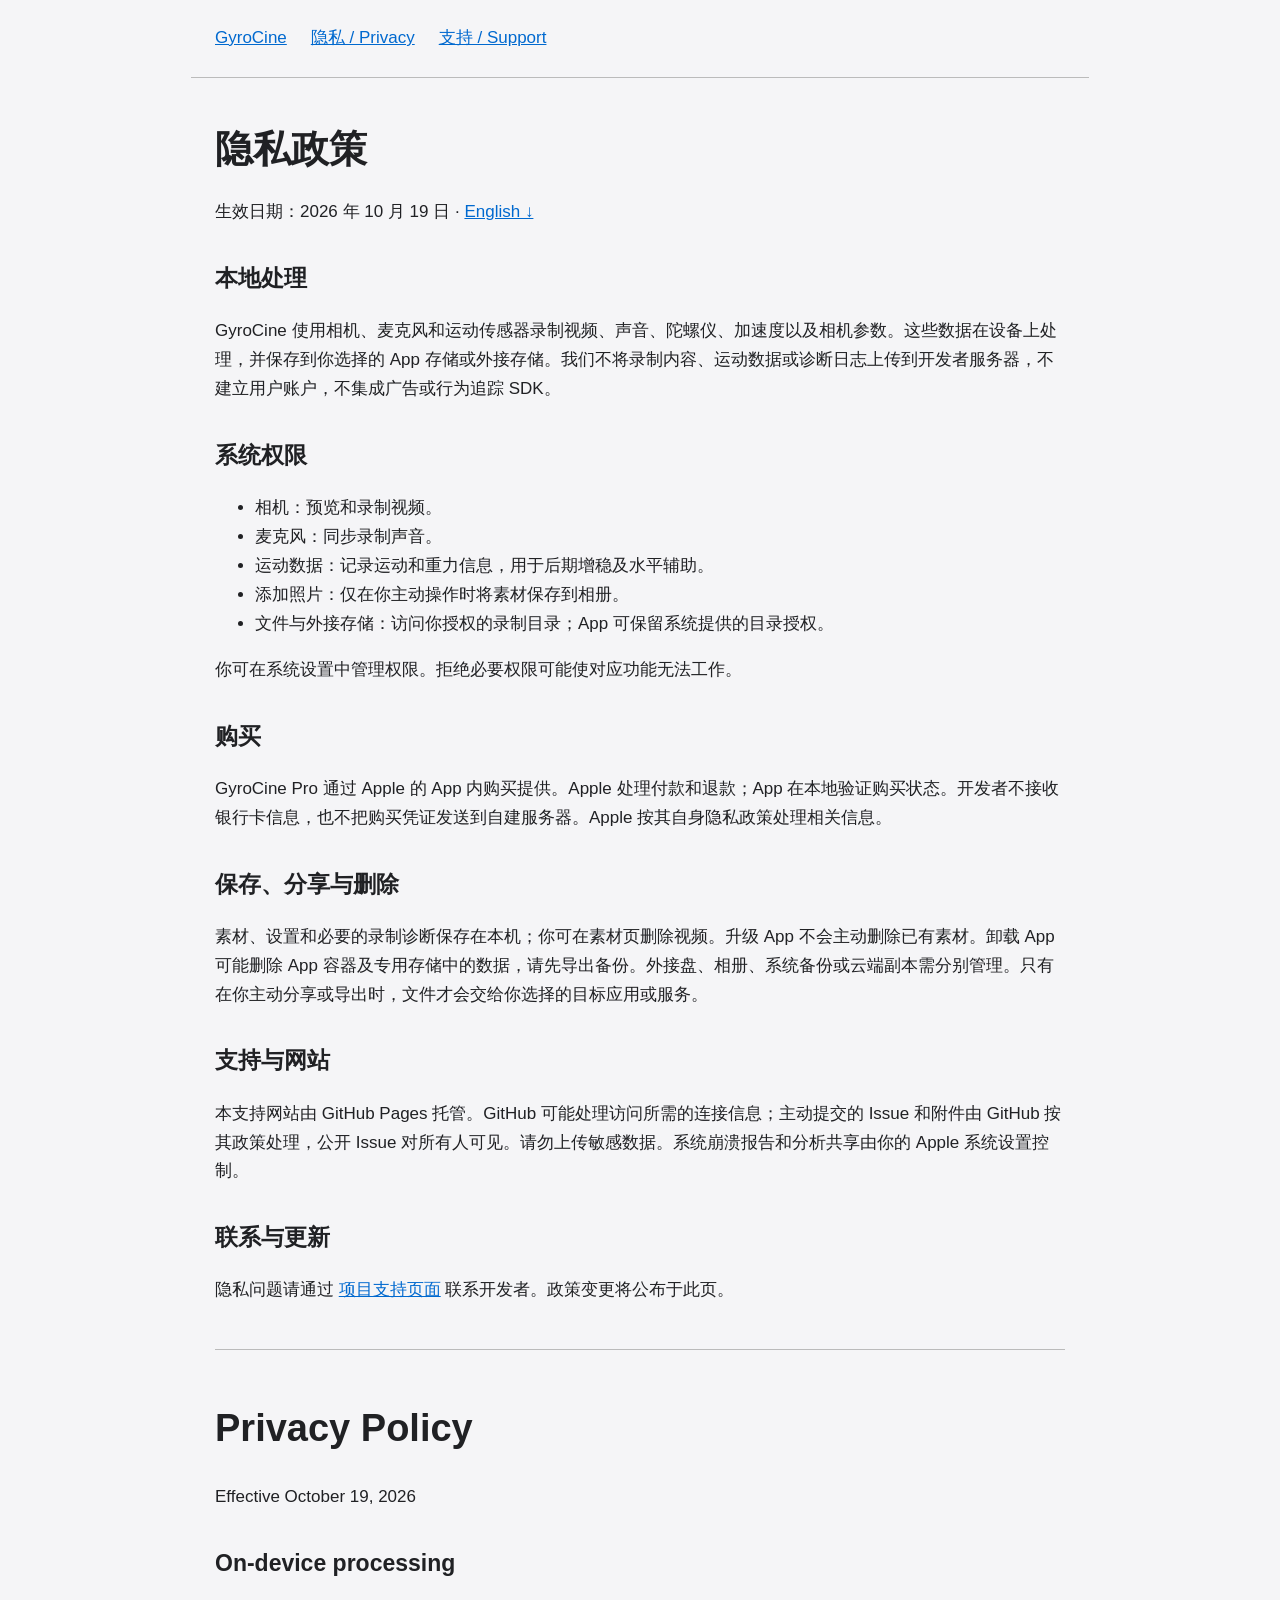
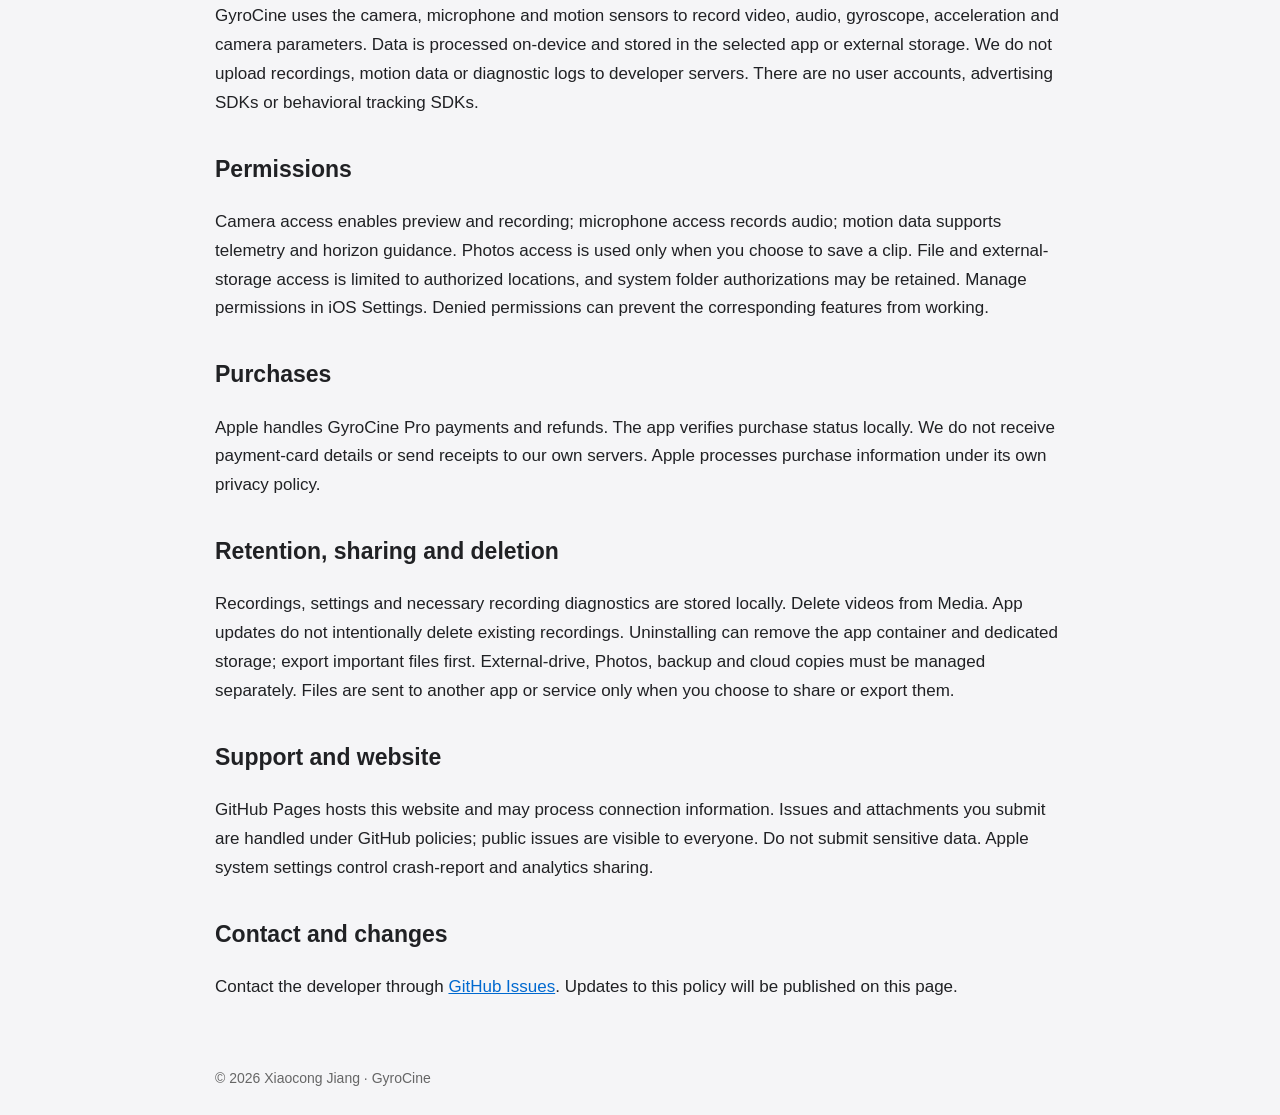
==== docs/privacy.html @ 8108fd96 "Add bilingual GyroCine support and privacy pages" ====
<!doctype html>
<html lang="zh-CN"><head><meta charset="utf-8"><meta name="viewport" content="width=device-width, initial-scale=1"><title>GyroCine — 隐私政策 / Privacy Policy</title><meta name="description" content="GyroCine camera support and privacy information"><link rel="stylesheet" href="style.css"></head><body><nav><a href="index.html">GyroCine</a><a href="privacy.html">隐私 / Privacy</a><a href="https://github.com/ydsf16/gyro_cine/issues">支持 / Support</a></nav><main><h1>隐私政策</h1><p>生效日期：2026 年 10 月 19 日 · <a href="#english">English ↓</a></p><h2>本地处理</h2><p>GyroCine 使用相机、麦克风和运动传感器录制视频、声音、陀螺仪、加速度以及相机参数。这些数据在设备上处理，并保存到你选择的 App 存储或外接存储。我们不将录制内容、运动数据或诊断日志上传到开发者服务器，不建立用户账户，不集成广告或行为追踪 SDK。</p><h2>系统权限</h2><ul><li>相机：预览和录制视频。</li><li>麦克风：同步录制声音。</li><li>运动数据：记录运动和重力信息，用于后期增稳及水平辅助。</li><li>添加照片：仅在你主动操作时将素材保存到相册。</li><li>文件与外接存储：访问你授权的录制目录；App 可保留系统提供的目录授权。</li></ul><p>你可在系统设置中管理权限。拒绝必要权限可能使对应功能无法工作。</p><h2>购买</h2><p>GyroCine Pro 通过 Apple 的 App 内购买提供。Apple 处理付款和退款；App 在本地验证购买状态。开发者不接收银行卡信息，也不把购买凭证发送到自建服务器。Apple 按其自身隐私政策处理相关信息。</p><h2>保存、分享与删除</h2><p>素材、设置和必要的录制诊断保存在本机；你可在素材页删除视频。升级 App 不会主动删除已有素材。卸载 App 可能删除 App 容器及专用存储中的数据，请先导出备份。外接盘、相册、系统备份或云端副本需分别管理。只有在你主动分享或导出时，文件才会交给你选择的目标应用或服务。</p><h2>支持与网站</h2><p>本支持网站由 GitHub Pages 托管。GitHub 可能处理访问所需的连接信息；主动提交的 Issue 和附件由 GitHub 按其政策处理，公开 Issue 对所有人可见。请勿上传敏感数据。系统崩溃报告和分析共享由你的 Apple 系统设置控制。</p><h2>联系与更新</h2><p>隐私问题请通过 <a href="https://github.com/ydsf16/gyro_cine/issues">项目支持页面</a> 联系开发者。政策变更将公布于此页。</p><section id="english" class="lang" lang="en"><h1>Privacy Policy</h1><p>Effective October 19, 2026</p><h2>On-device processing</h2><p>GyroCine uses the camera, microphone and motion sensors to record video, audio, gyroscope, acceleration and camera parameters. Data is processed on-device and stored in the selected app or external storage. We do not upload recordings, motion data or diagnostic logs to developer servers. There are no user accounts, advertising SDKs or behavioral tracking SDKs.</p><h2>Permissions</h2><p>Camera access enables preview and recording; microphone access records audio; motion data supports telemetry and horizon guidance. Photos access is used only when you choose to save a clip. File and external-storage access is limited to authorized locations, and system folder authorizations may be retained. Manage permissions in iOS Settings. Denied permissions can prevent the corresponding features from working.</p><h2>Purchases</h2><p>Apple handles GyroCine Pro payments and refunds. The app verifies purchase status locally. We do not receive payment-card details or send receipts to our own servers. Apple processes purchase information under its own privacy policy.</p><h2>Retention, sharing and deletion</h2><p>Recordings, settings and necessary recording diagnostics are stored locally. Delete videos from Media. App updates do not intentionally delete existing recordings. Uninstalling can remove the app container and dedicated storage; export important files first. External-drive, Photos, backup and cloud copies must be managed separately. Files are sent to another app or service only when you choose to share or export them.</p><h2>Support and website</h2><p>GitHub Pages hosts this website and may process connection information. Issues and attachments you submit are handled under GitHub policies; public issues are visible to everyone. Do not submit sensitive data. Apple system settings control crash-report and analytics sharing.</p><h2>Contact and changes</h2><p>Contact the developer through <a href="https://github.com/ydsf16/gyro_cine/issues">GitHub Issues</a>. Updates to this policy will be published on this page.</p></section></main><footer>© 2026 Xiaocong Jiang · GyroCine</footer></body></html>
---- docs/style.css ----
html{color-scheme:light dark;font:17px/1.7 -apple-system,BlinkMacSystemFont,"Segoe UI",sans-serif;background:#f5f5f7;color:#202124}body{margin:0}main,nav,footer{max-width:850px;margin:auto;padding:24px}nav{display:flex;gap:24px;border-bottom:1px solid #bbb}a{color:#0069cf}h1{font-size:38px;line-height:1.2}h2{font-size:23px;margin-top:32px}.note{background:#e8edf3;padding:18px;border-radius:14px}.lang{border-top:1px solid #bbb;margin-top:44px;padding-top:24px}footer{font-size:14px;color:#666}@media(prefers-color-scheme:dark){html{background:#151619;color:#eee}a{color:#79b7ff}.note{background:#252b35}footer{color:#bbb}}
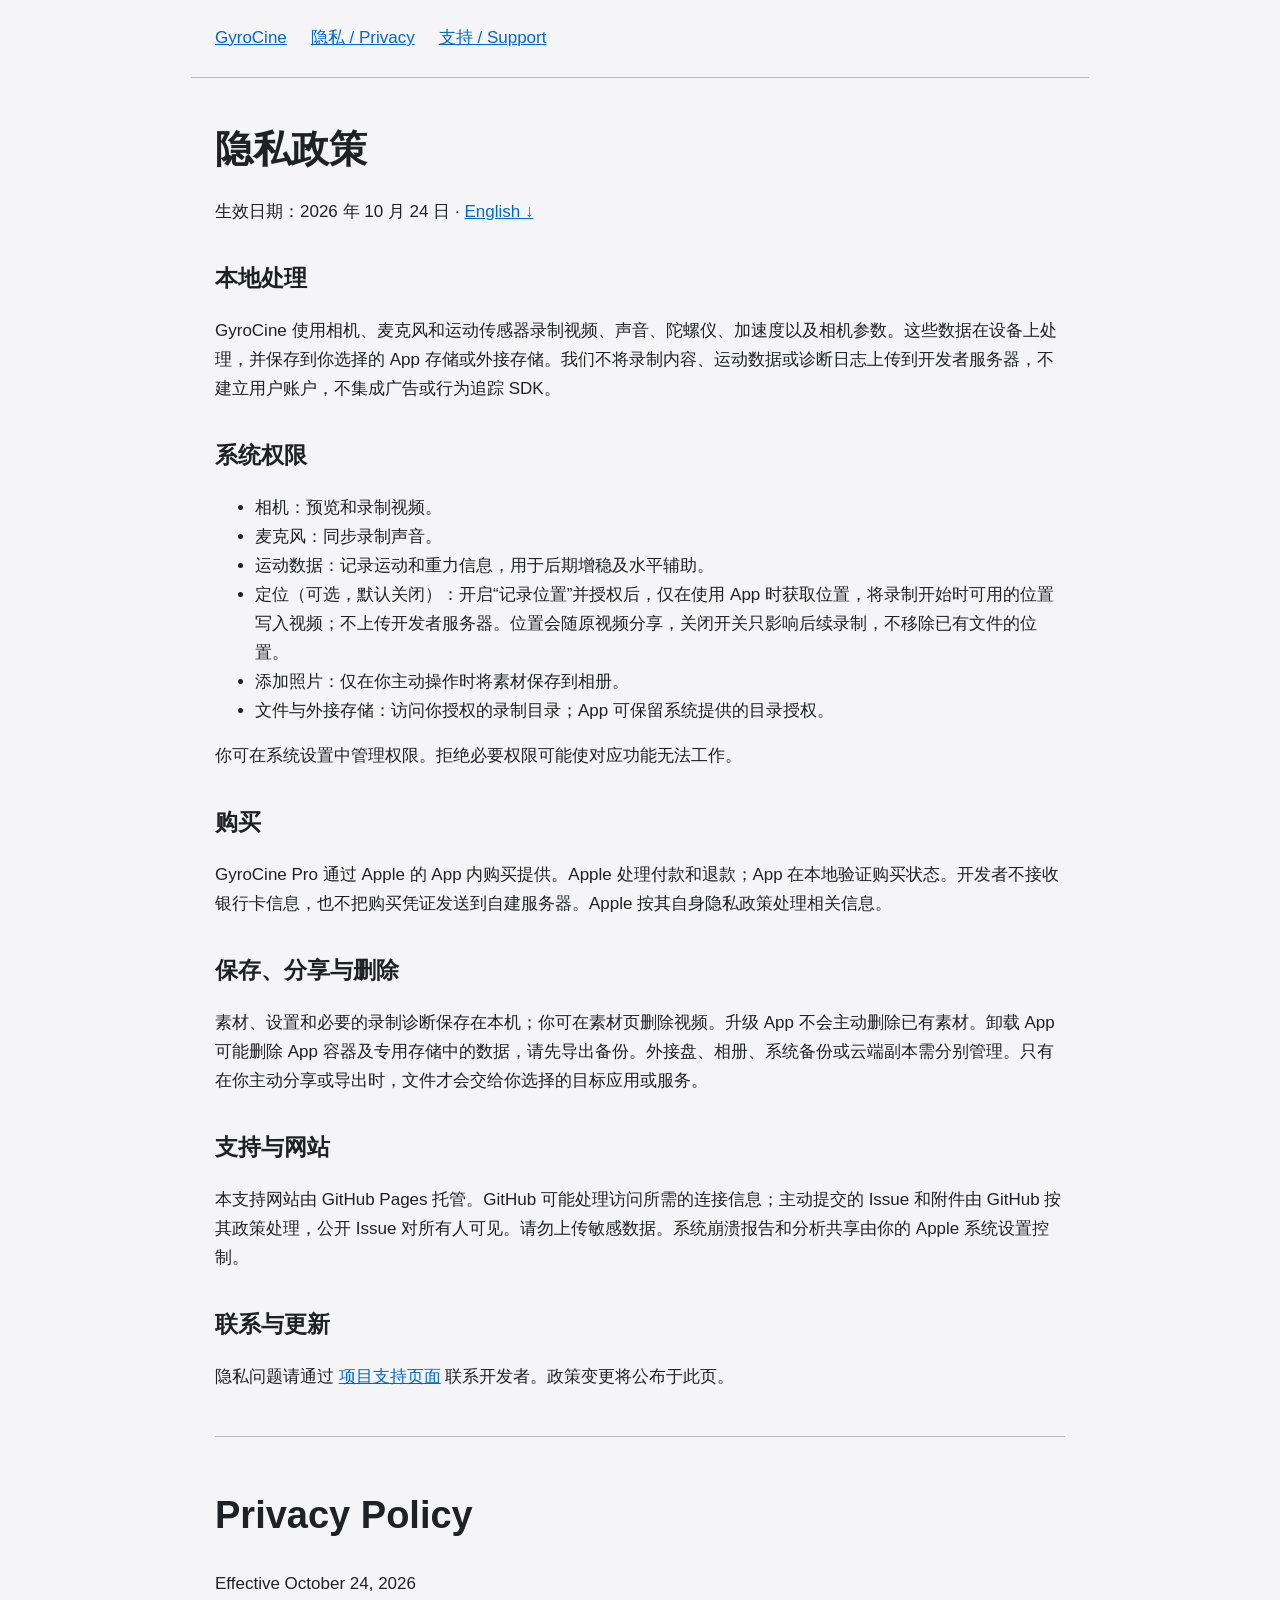
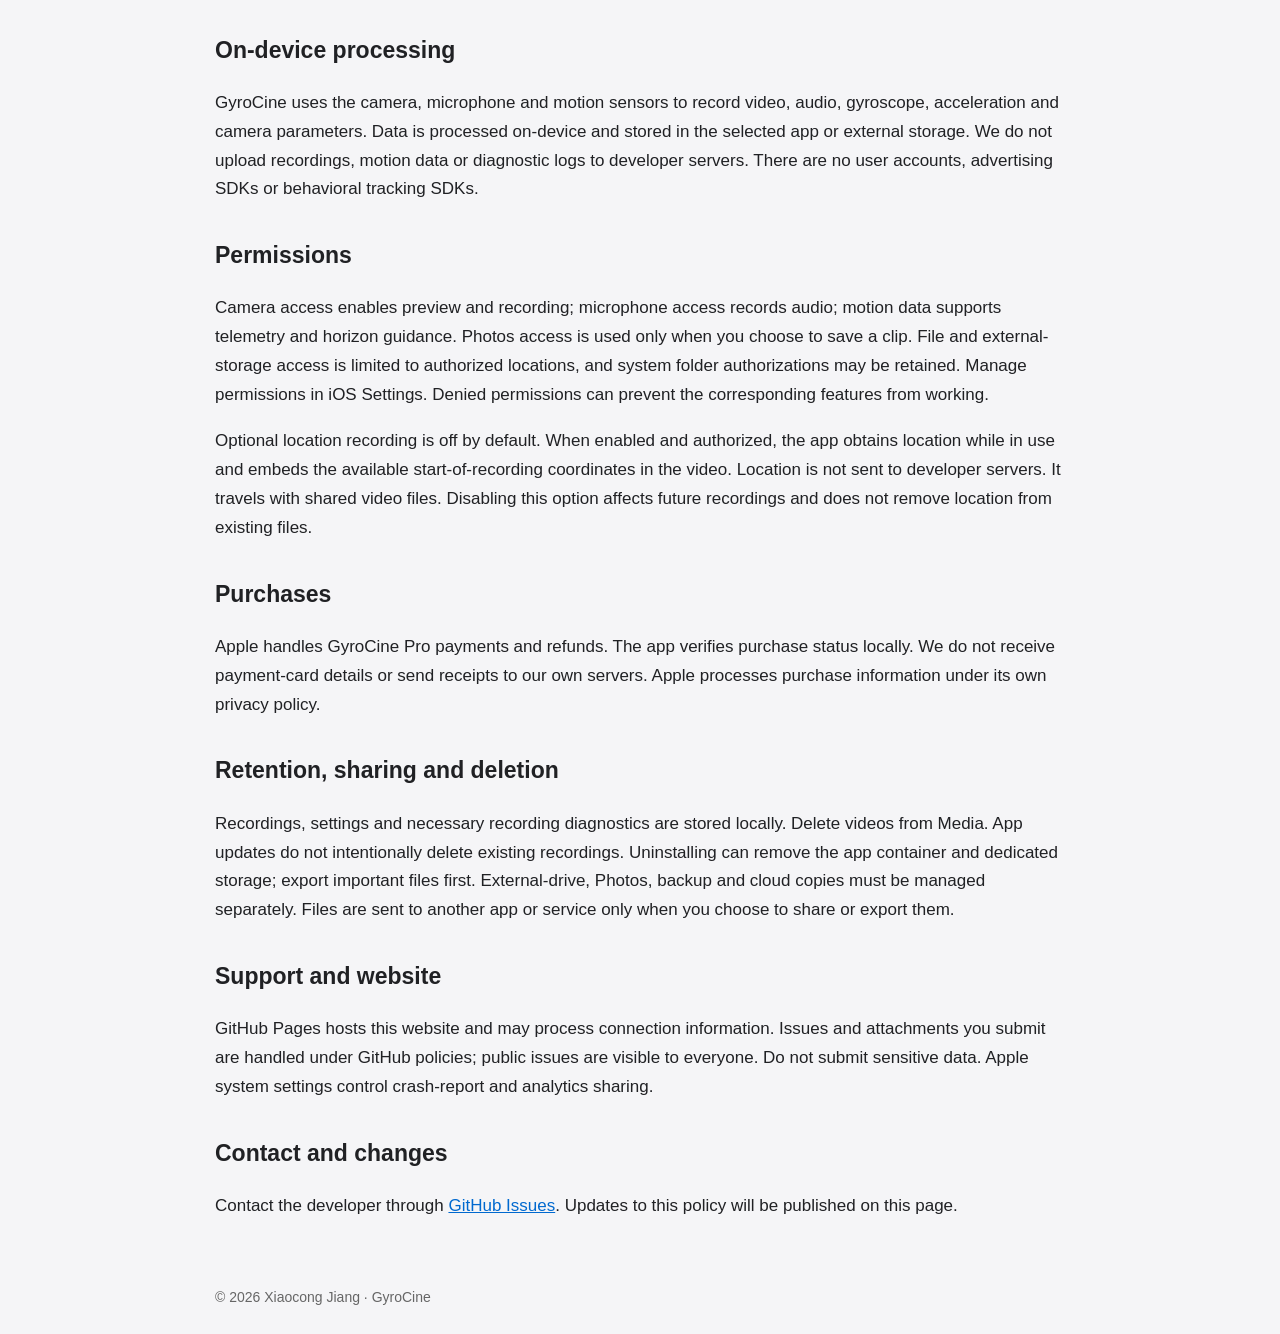
==== commit 1947a491: "Fix ProRes capture and add media metadata, optional location, and device QA" ====
--- a/docs/privacy.html
+++ b/docs/privacy.html
@@ -1,2 +1,2 @@
 <!doctype html>
-<html lang="zh-CN"><head><meta charset="utf-8"><meta name="viewport" content="width=device-width, initial-scale=1"><title>GyroCine — 隐私政策 / Privacy Policy</title><meta name="description" content="GyroCine camera support and privacy information"><link rel="stylesheet" href="style.css"></head><body><nav><a href="index.html">GyroCine</a><a href="privacy.html">隐私 / Privacy</a><a href="https://github.com/ydsf16/gyro_cine/issues">支持 / Support</a></nav><main><h1>隐私政策</h1><p>生效日期：2026 年 10 月 19 日 · <a href="#english">English ↓</a></p><h2>本地处理</h2><p>GyroCine 使用相机、麦克风和运动传感器录制视频、声音、陀螺仪、加速度以及相机参数。这些数据在设备上处理，并保存到你选择的 App 存储或外接存储。我们不将录制内容、运动数据或诊断日志上传到开发者服务器，不建立用户账户，不集成广告或行为追踪 SDK。</p><h2>系统权限</h2><ul><li>相机：预览和录制视频。</li><li>麦克风：同步录制声音。</li><li>运动数据：记录运动和重力信息，用于后期增稳及水平辅助。</li><li>添加照片：仅在你主动操作时将素材保存到相册。</li><li>文件与外接存储：访问你授权的录制目录；App 可保留系统提供的目录授权。</li></ul><p>你可在系统设置中管理权限。拒绝必要权限可能使对应功能无法工作。</p><h2>购买</h2><p>GyroCine Pro 通过 Apple 的 App 内购买提供。Apple 处理付款和退款；App 在本地验证购买状态。开发者不接收银行卡信息，也不把购买凭证发送到自建服务器。Apple 按其自身隐私政策处理相关信息。</p><h2>保存、分享与删除</h2><p>素材、设置和必要的录制诊断保存在本机；你可在素材页删除视频。升级 App 不会主动删除已有素材。卸载 App 可能删除 App 容器及专用存储中的数据，请先导出备份。外接盘、相册、系统备份或云端副本需分别管理。只有在你主动分享或导出时，文件才会交给你选择的目标应用或服务。</p><h2>支持与网站</h2><p>本支持网站由 GitHub Pages 托管。GitHub 可能处理访问所需的连接信息；主动提交的 Issue 和附件由 GitHub 按其政策处理，公开 Issue 对所有人可见。请勿上传敏感数据。系统崩溃报告和分析共享由你的 Apple 系统设置控制。</p><h2>联系与更新</h2><p>隐私问题请通过 <a href="https://github.com/ydsf16/gyro_cine/issues">项目支持页面</a> 联系开发者。政策变更将公布于此页。</p><section id="english" class="lang" lang="en"><h1>Privacy Policy</h1><p>Effective October 19, 2026</p><h2>On-device processing</h2><p>GyroCine uses the camera, microphone and motion sensors to record video, audio, gyroscope, acceleration and camera parameters. Data is processed on-device and stored in the selected app or external storage. We do not upload recordings, motion data or diagnostic logs to developer servers. There are no user accounts, advertising SDKs or behavioral tracking SDKs.</p><h2>Permissions</h2><p>Camera access enables preview and recording; microphone access records audio; motion data supports telemetry and horizon guidance. Photos access is used only when you choose to save a clip. File and external-storage access is limited to authorized locations, and system folder authorizations may be retained. Manage permissions in iOS Settings. Denied permissions can prevent the corresponding features from working.</p><h2>Purchases</h2><p>Apple handles GyroCine Pro payments and refunds. The app verifies purchase status locally. We do not receive payment-card details or send receipts to our own servers. Apple processes purchase information under its own privacy policy.</p><h2>Retention, sharing and deletion</h2><p>Recordings, settings and necessary recording diagnostics are stored locally. Delete videos from Media. App updates do not intentionally delete existing recordings. Uninstalling can remove the app container and dedicated storage; export important files first. External-drive, Photos, backup and cloud copies must be managed separately. Files are sent to another app or service only when you choose to share or export them.</p><h2>Support and website</h2><p>GitHub Pages hosts this website and may process connection information. Issues and attachments you submit are handled under GitHub policies; public issues are visible to everyone. Do not submit sensitive data. Apple system settings control crash-report and analytics sharing.</p><h2>Contact and changes</h2><p>Contact the developer through <a href="https://github.com/ydsf16/gyro_cine/issues">GitHub Issues</a>. Updates to this policy will be published on this page.</p></section></main><footer>© 2026 Xiaocong Jiang · GyroCine</footer></body></html>
+<html lang="zh-CN"><head><meta charset="utf-8"><meta name="viewport" content="width=device-width, initial-scale=1"><title>GyroCine — 隐私政策 / Privacy Policy</title><meta name="description" content="GyroCine camera support and privacy information"><link rel="stylesheet" href="style.css"></head><body><nav><a href="index.html">GyroCine</a><a href="privacy.html">隐私 / Privacy</a><a href="https://github.com/ydsf16/gyro_cine/issues">支持 / Support</a></nav><main><h1>隐私政策</h1><p>生效日期：2026 年 10 月 24 日 · <a href="#english">English ↓</a></p><h2>本地处理</h2><p>GyroCine 使用相机、麦克风和运动传感器录制视频、声音、陀螺仪、加速度以及相机参数。这些数据在设备上处理，并保存到你选择的 App 存储或外接存储。我们不将录制内容、运动数据或诊断日志上传到开发者服务器，不建立用户账户，不集成广告或行为追踪 SDK。</p><h2>系统权限</h2><ul><li>相机：预览和录制视频。</li><li>麦克风：同步录制声音。</li><li>运动数据：记录运动和重力信息，用于后期增稳及水平辅助。</li><li>定位（可选，默认关闭）：开启“记录位置”并授权后，仅在使用 App 时获取位置，将录制开始时可用的位置写入视频；不上传开发者服务器。位置会随原视频分享，关闭开关只影响后续录制，不移除已有文件的位置。</li><li>添加照片：仅在你主动操作时将素材保存到相册。</li><li>文件与外接存储：访问你授权的录制目录；App 可保留系统提供的目录授权。</li></ul><p>你可在系统设置中管理权限。拒绝必要权限可能使对应功能无法工作。</p><h2>购买</h2><p>GyroCine Pro 通过 Apple 的 App 内购买提供。Apple 处理付款和退款；App 在本地验证购买状态。开发者不接收银行卡信息，也不把购买凭证发送到自建服务器。Apple 按其自身隐私政策处理相关信息。</p><h2>保存、分享与删除</h2><p>素材、设置和必要的录制诊断保存在本机；你可在素材页删除视频。升级 App 不会主动删除已有素材。卸载 App 可能删除 App 容器及专用存储中的数据，请先导出备份。外接盘、相册、系统备份或云端副本需分别管理。只有在你主动分享或导出时，文件才会交给你选择的目标应用或服务。</p><h2>支持与网站</h2><p>本支持网站由 GitHub Pages 托管。GitHub 可能处理访问所需的连接信息；主动提交的 Issue 和附件由 GitHub 按其政策处理，公开 Issue 对所有人可见。请勿上传敏感数据。系统崩溃报告和分析共享由你的 Apple 系统设置控制。</p><h2>联系与更新</h2><p>隐私问题请通过 <a href="https://github.com/ydsf16/gyro_cine/issues">项目支持页面</a> 联系开发者。政策变更将公布于此页。</p><section id="english" class="lang" lang="en"><h1>Privacy Policy</h1><p>Effective October 24, 2026</p><h2>On-device processing</h2><p>GyroCine uses the camera, microphone and motion sensors to record video, audio, gyroscope, acceleration and camera parameters. Data is processed on-device and stored in the selected app or external storage. We do not upload recordings, motion data or diagnostic logs to developer servers. There are no user accounts, advertising SDKs or behavioral tracking SDKs.</p><h2>Permissions</h2><p>Camera access enables preview and recording; microphone access records audio; motion data supports telemetry and horizon guidance. Photos access is used only when you choose to save a clip. File and external-storage access is limited to authorized locations, and system folder authorizations may be retained. Manage permissions in iOS Settings. Denied permissions can prevent the corresponding features from working.</p><p>Optional location recording is off by default. When enabled and authorized, the app obtains location while in use and embeds the available start-of-recording coordinates in the video. Location is not sent to developer servers. It travels with shared video files. Disabling this option affects future recordings and does not remove location from existing files.</p><h2>Purchases</h2><p>Apple handles GyroCine Pro payments and refunds. The app verifies purchase status locally. We do not receive payment-card details or send receipts to our own servers. Apple processes purchase information under its own privacy policy.</p><h2>Retention, sharing and deletion</h2><p>Recordings, settings and necessary recording diagnostics are stored locally. Delete videos from Media. App updates do not intentionally delete existing recordings. Uninstalling can remove the app container and dedicated storage; export important files first. External-drive, Photos, backup and cloud copies must be managed separately. Files are sent to another app or service only when you choose to share or export them.</p><h2>Support and website</h2><p>GitHub Pages hosts this website and may process connection information. Issues and attachments you submit are handled under GitHub policies; public issues are visible to everyone. Do not submit sensitive data. Apple system settings control crash-report and analytics sharing.</p><h2>Contact and changes</h2><p>Contact the developer through <a href="https://github.com/ydsf16/gyro_cine/issues">GitHub Issues</a>. Updates to this policy will be published on this page.</p></section></main><footer>© 2026 Xiaocong Jiang · GyroCine</footer></body></html>
